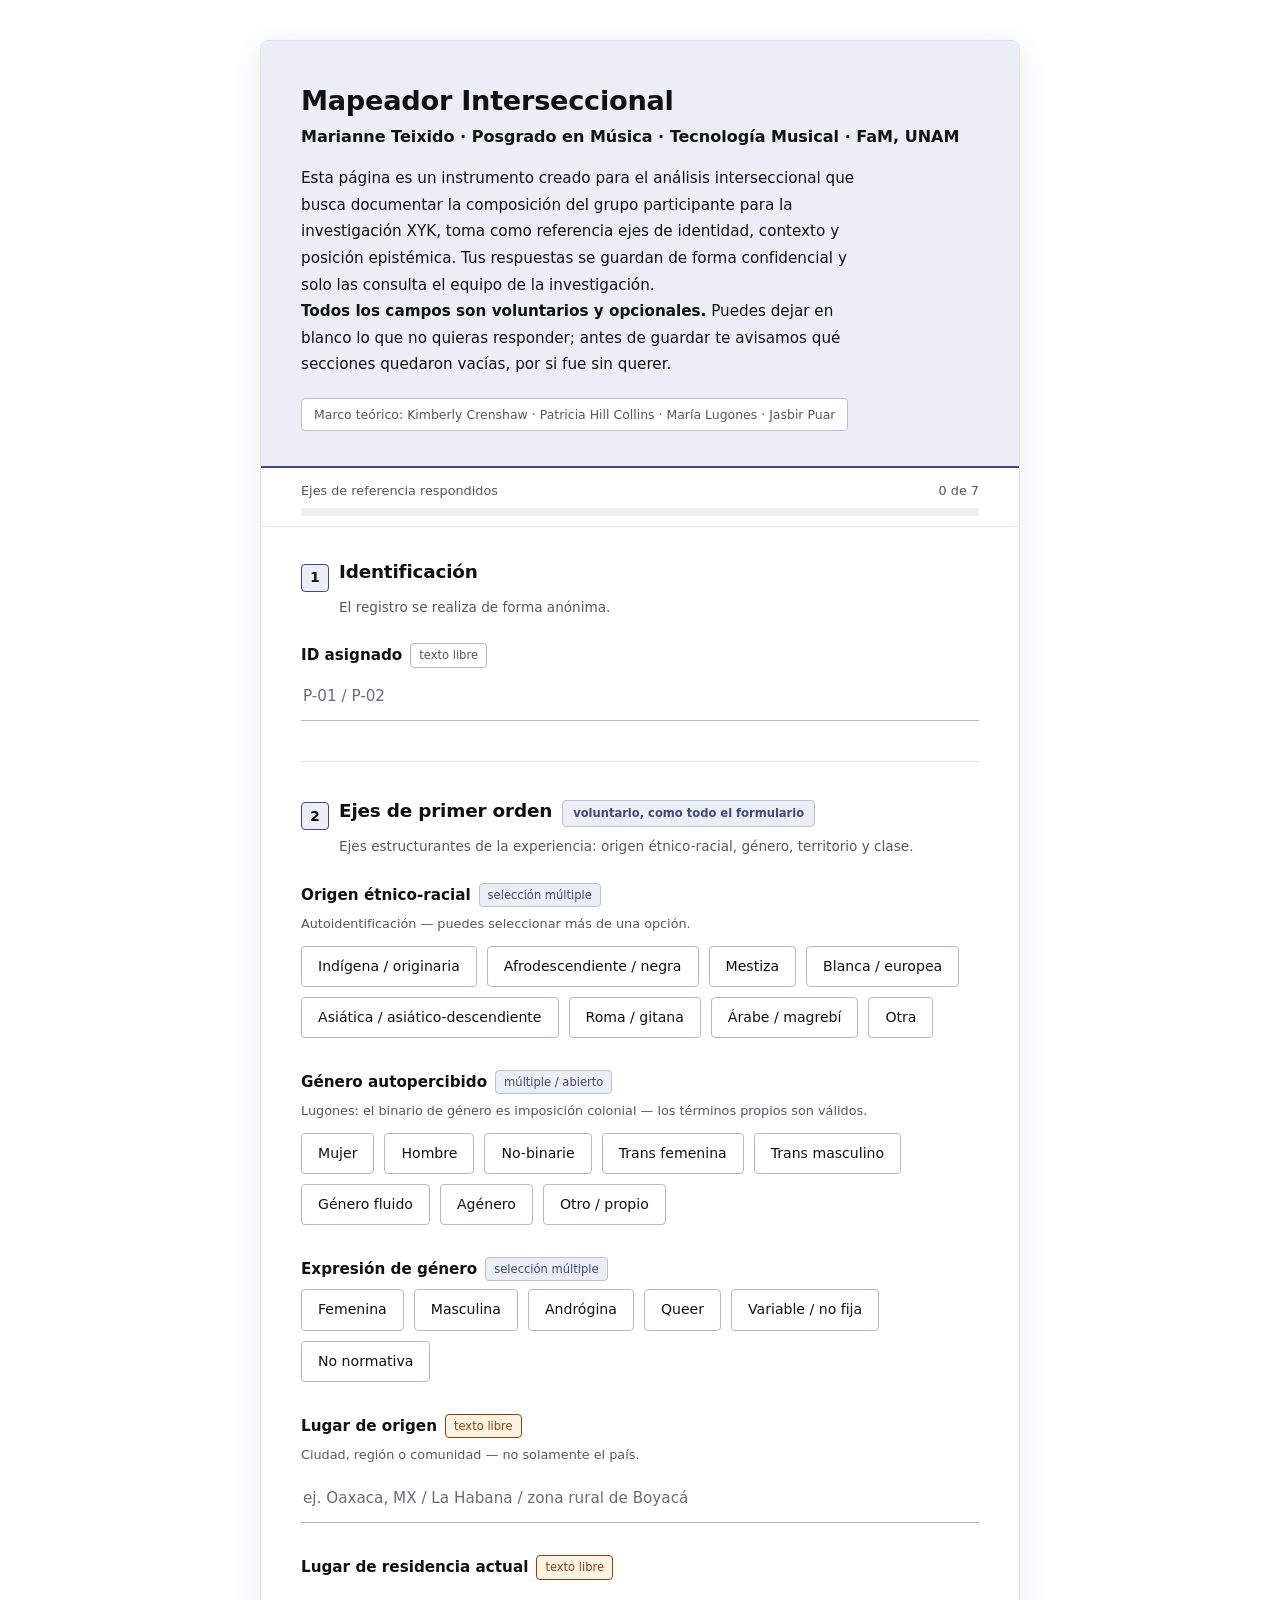
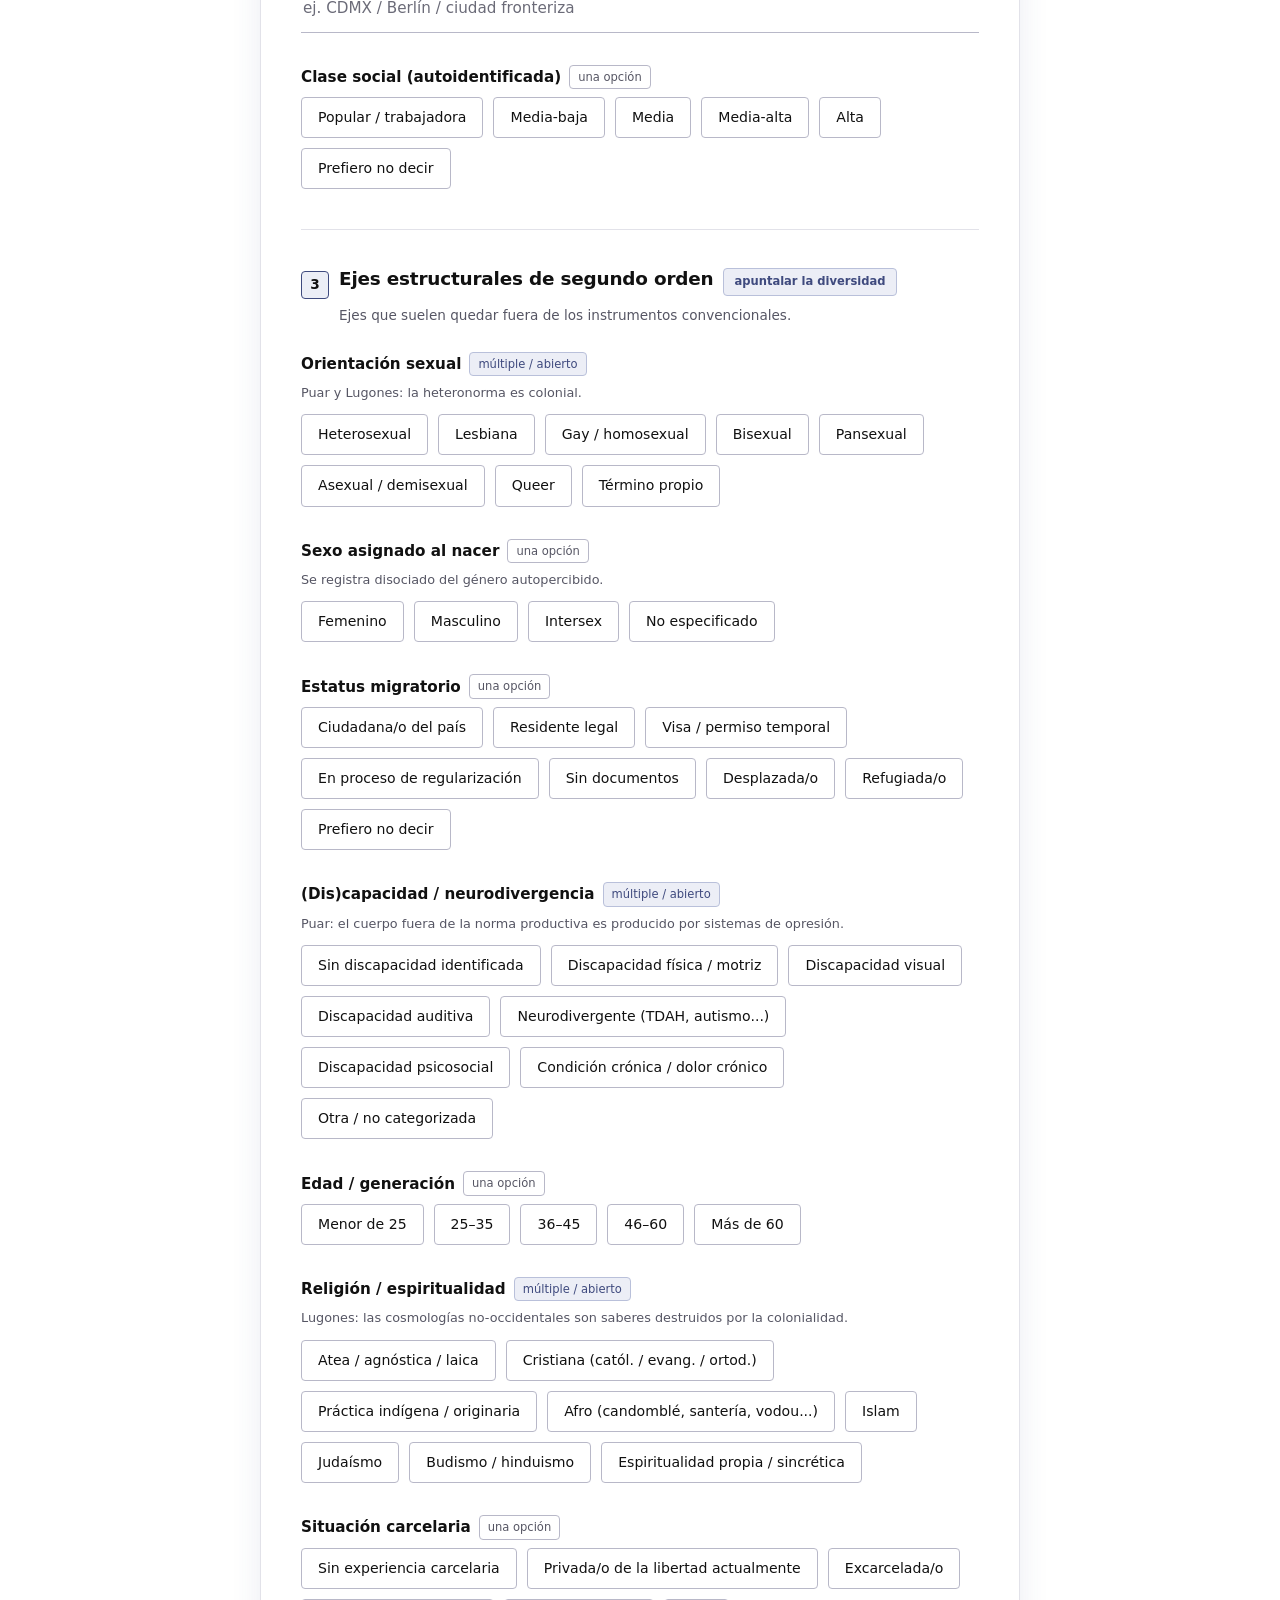
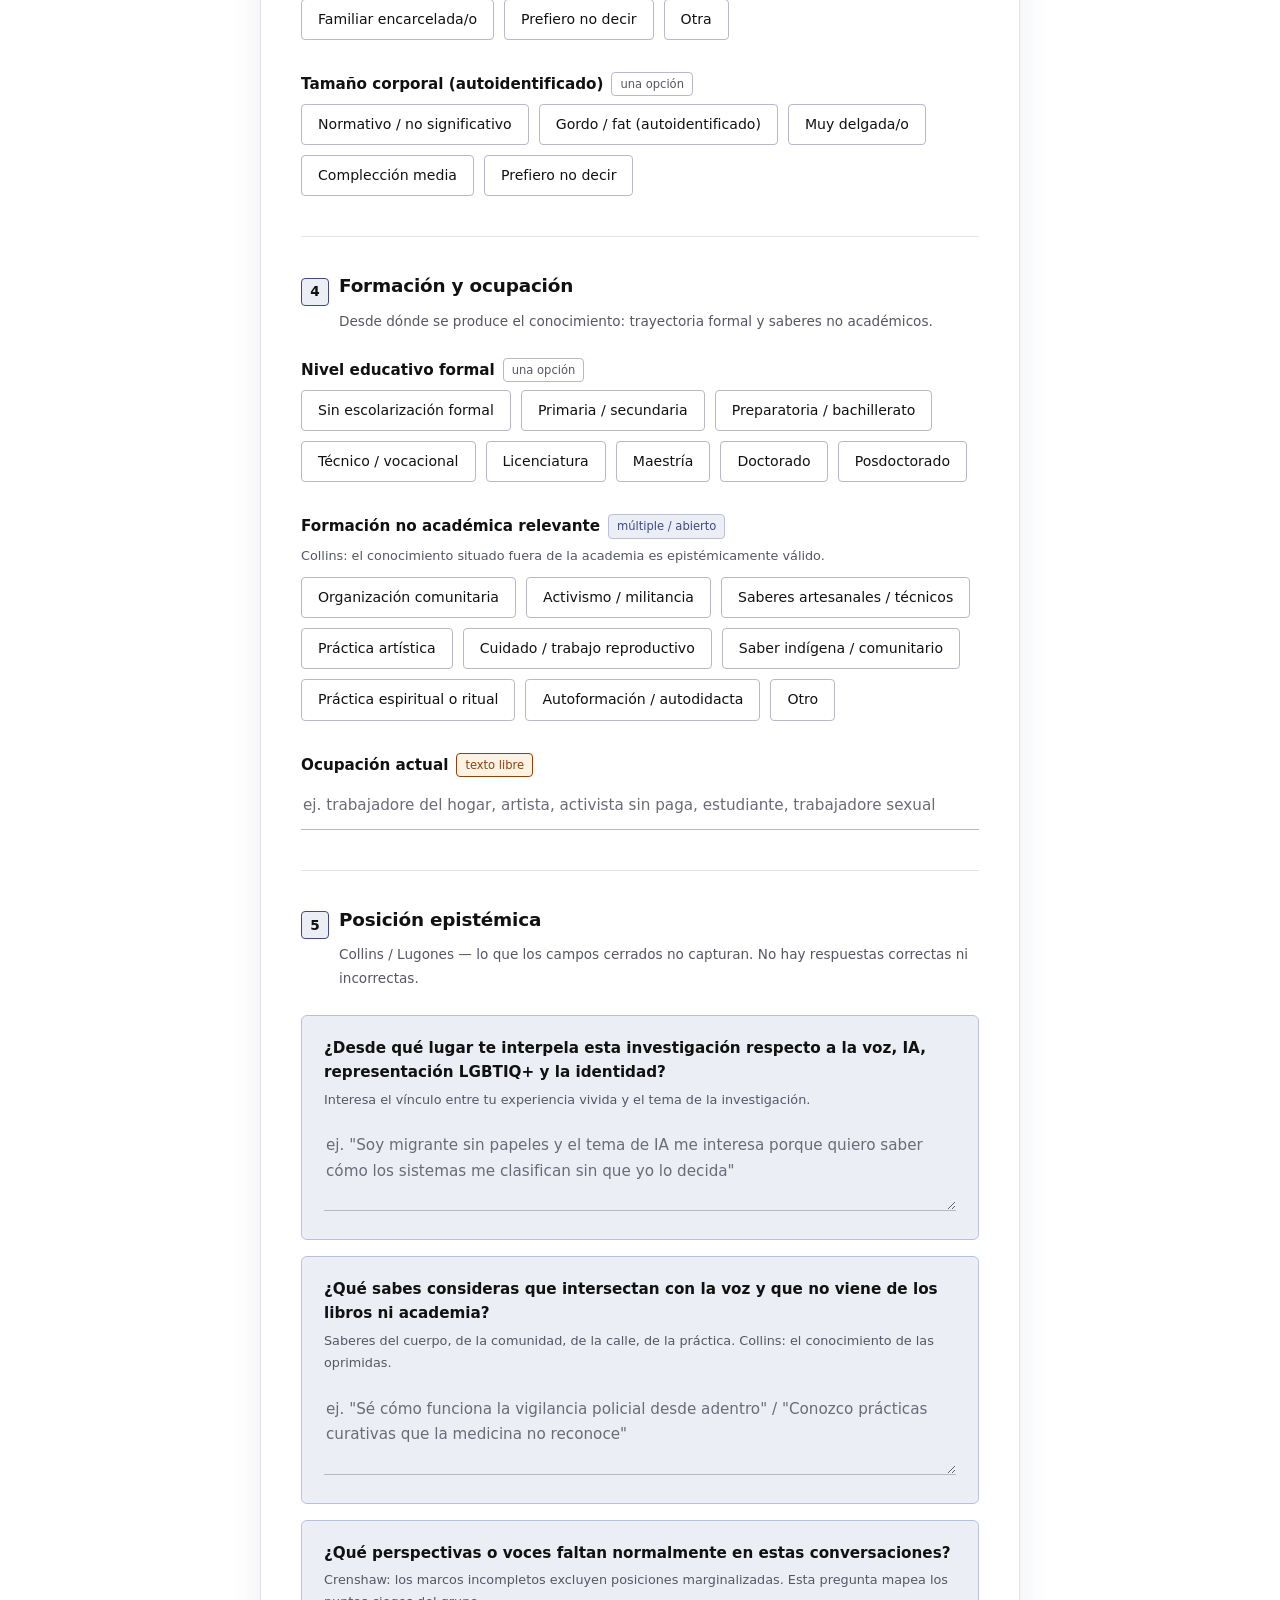
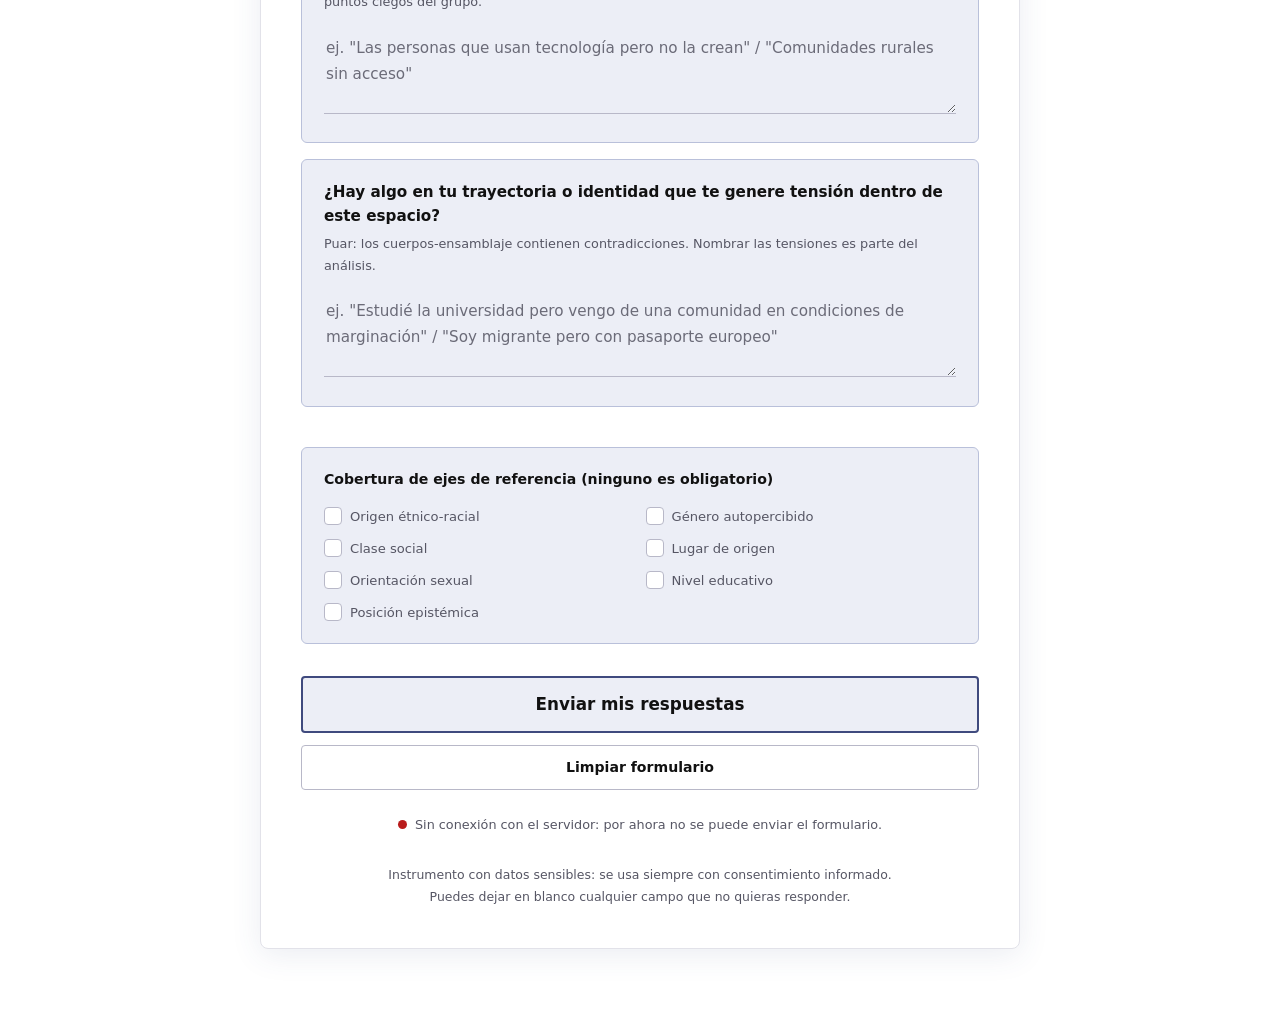
==== docs/index.html @ 462be0e7 "first commit" ====
<!DOCTYPE html>
<!-- ============================================================
     MAPEADOR INTERSECCIONAL — estructura de la página
     Este archivo solo contiene HTML. El resto vive en:
       css/style.css     → todo el estilo visual
       js/config.js      → constantes (API, grupos de etiquetas, ejes)
       js/api.js         → comunicación con el servidor local
       js/formulario.js  → leer / escribir / limpiar el formulario
       js/app.js         → acciones de los botones y arranque
     ============================================================ -->
<html lang="es-MX">
<head>
  <meta charset="UTF-8">
  <meta name="viewport" content="width=device-width, initial-scale=1.0">
  <title>Mapeador Interseccional — Marianne Teixido</title>
  <link rel="stylesheet" href="css/style.css">
</head>
<body>
<div class="wrap">
  <div class="card">

    <!-- Portada -->
    <header class="cover">
      <h1>Mapeador Interseccional</h1>
      <p class="byline">Marianne Teixido · Posgrado en Música · Tecnología Musical · FaM, UNAM</p>
      <p>Esta página es un instrumento creado para el análisis interseccional que busca documentar la composición del grupo
         participante para la investigación XYK, toma como referencia ejes de identidad, contexto y posición epistémica.
         Tus respuestas se guardan de forma confidencial y solo las consulta el equipo de la investigación.</p>
      <p><strong>Todos los campos son voluntarios y opcionales.</strong> Puedes dejar en blanco lo que no quieras
         responder; antes de guardar te avisamos qué secciones quedaron vacías, por si fue sin querer.</p>
      <span class="marco">Marco teórico: Kimberly Crenshaw · Patricia Hill Collins · María Lugones · Jasbir Puar</span>
    </header>

    <!-- Progreso -->
    <div class="progress-wrap">
      <div class="progress-label">
        <span id="progressLabel">Ejes de referencia respondidos</span>
        <span id="progressText">0 de 7</span>
      </div>
      <div class="progress-bar" role="progressbar" aria-labelledby="progressLabel"
           aria-valuemin="0" aria-valuemax="7" aria-valuenow="0">
        <div class="progress-fill" id="progressFill"></div>
      </div>
    </div>

    <main class="card-body">

      <!-- Solo aparece cuando el panel abre esta página con ?editar=ID -->
      <div class="persona-nav">
        <span class="edit-pill" id="editPill">✎ Editando registro <span id="editId"></span></span>
      </div>

      <!-- FORMULARIO -->
      <form id="mainForm" onsubmit="return false">

        <!-- 1. Identificación -->
        <div class="section">
          <div class="sec-head">
            <span class="sec-num" aria-hidden="true">1</span>
            <h2 class="sec-name">Identificación</h2>
          </div>
          <p class="sec-desc">El registro se realiza de forma anónima.</p>

          <div class="field">
            <label class="field-label" for="f-nombre">ID asignado <span class="ftype">texto libre</span></label>
            <input type="text" id="f-nombre" placeholder="P-01 / P-02">
          </div>
        </div>

        <hr>

        <!-- 2. Ejes de primer orden -->
        <div class="section">
          <div class="sec-head">
            <span class="sec-num" aria-hidden="true">2</span>
            <h2 class="sec-name">Ejes de primer orden</h2>
            <span class="badge b-str">voluntario, como todo el formulario</span>
          </div>
          <p class="sec-desc">Ejes estructurantes de la experiencia: origen étnico-racial, género,
             territorio y clase.</p>

          <div class="field">
            <div class="field-label" id="lbl-raza">Origen étnico-racial <span class="ftype multi">selección múltiple</span></div>
            <div class="field-hint">Autoidentificación — puedes seleccionar más de una opción.</div>
            <div class="tags" id="raza" role="group" aria-labelledby="lbl-raza">
              <span class="tag" data-v="Indígena / originaria">Indígena / originaria</span>
              <span class="tag" data-v="Afrodescendiente / negra">Afrodescendiente / negra</span>
              <span class="tag" data-v="Mestiza">Mestiza</span>
              <span class="tag" data-v="Blanca / europea">Blanca / europea</span>
              <span class="tag" data-v="Asiática / asiático-descendiente">Asiática / asiático-descendiente</span>
              <span class="tag" data-v="Roma / gitana">Roma / gitana</span>
              <span class="tag" data-v="Árabe / magrebí">Árabe / magrebí</span>
              <span class="tag" data-v="__otro__">Otra</span>
            </div>
            <div class="other" id="raza-otro"><input type="text" aria-label="Especifica otro origen étnico-racial" placeholder="Especifica..."></div>
            <div class="other" id="raza-etnia">
              <label class="field-label" for="f-etnia">Pueblo o etnia <span class="ftype open">texto libre</span></label>
              <input type="text" id="f-etnia" placeholder="ej. mapuche, nahua, zapoteca, wixárika, aymara...">
            </div>
          </div>

          <div class="field">
            <div class="field-label" id="lbl-genero">Género autopercibido <span class="ftype multi">múltiple / abierto</span></div>
            <div class="field-hint">Lugones: el binario de género es imposición colonial — los términos propios son válidos.</div>
            <div class="tags" id="genero" role="group" aria-labelledby="lbl-genero">
              <span class="tag" data-v="Mujer">Mujer</span>
              <span class="tag" data-v="Hombre">Hombre</span>
              <span class="tag" data-v="No-binarie">No-binarie</span>
              <span class="tag" data-v="Trans femenina">Trans femenina</span>
              <span class="tag" data-v="Trans masculino">Trans masculino</span>
              <span class="tag" data-v="Género fluido">Género fluido</span>
              <span class="tag" data-v="Agénero">Agénero</span>
              <span class="tag" data-v="__otro__">Otro / propio</span>
            </div>
            <div class="other" id="genero-otro"><input type="text" id="f-genero-otro" aria-label="Término propio de género" placeholder="Por favor, di cuál..."></div>
          </div>

          <div class="field">
            <div class="field-label" id="lbl-expresion">Expresión de género <span class="ftype multi">selección múltiple</span></div>
            <div class="tags" id="expresion" role="group" aria-labelledby="lbl-expresion">
              <span class="tag" data-v="Femenina">Femenina</span>
              <span class="tag" data-v="Masculina">Masculina</span>
              <span class="tag" data-v="Andrógina">Andrógina</span>
              <span class="tag" data-v="Queer">Queer</span>
              <span class="tag" data-v="Variable / no fija">Variable / no fija</span>
              <span class="tag" data-v="No normativa">No normativa</span>
            </div>
          </div>

          <div class="field">
            <label class="field-label" for="f-origen">Lugar de origen <span class="ftype open">texto libre</span></label>
            <div class="field-hint">Ciudad, región o comunidad — no solamente el país.</div>
            <input type="text" id="f-origen" placeholder="ej. Oaxaca, MX / La Habana / zona rural de Boyacá">
          </div>

          <div class="field">
            <label class="field-label" for="f-residencia">Lugar de residencia actual <span class="ftype open">texto libre</span></label>
            <input type="text" id="f-residencia" placeholder="ej. CDMX / Berlín / ciudad fronteriza">
          </div>

          <div class="field">
            <div class="field-label" id="lbl-clase">Clase social (autoidentificada) <span class="ftype">una opción</span></div>
            <div class="tags" id="clase" data-single role="group" aria-labelledby="lbl-clase">
              <span class="tag" data-v="Popular / trabajadora">Popular / trabajadora</span>
              <span class="tag" data-v="Media-baja">Media-baja</span>
              <span class="tag" data-v="Media">Media</span>
              <span class="tag" data-v="Media-alta">Media-alta</span>
              <span class="tag" data-v="Alta">Alta</span>
              <span class="tag" data-v="Prefiero no decir">Prefiero no decir</span>
            </div>
          </div>
        </div>

        <hr>

        <!-- 3. Ejes de segundo orden -->
        <div class="section">
          <div class="sec-head">
            <span class="sec-num" aria-hidden="true">3</span>
            <h2 class="sec-name">Ejes estructurales de segundo orden</h2>
            <span class="badge b-str">apuntalar la diversidad</span>
          </div>
          <p class="sec-desc">Ejes que suelen quedar fuera de los instrumentos convencionales.</p>

          <div class="field">
            <div class="field-label" id="lbl-sexualidad">Orientación sexual <span class="ftype multi">múltiple / abierto</span></div>
            <div class="field-hint">Puar y Lugones: la heteronorma es colonial.</div>
            <div class="tags" id="sexualidad" role="group" aria-labelledby="lbl-sexualidad">
              <span class="tag" data-v="Heterosexual">Heterosexual</span>
              <span class="tag" data-v="Lesbiana">Lesbiana</span>
              <span class="tag" data-v="Gay / homosexual">Gay / homosexual</span>
              <span class="tag" data-v="Bisexual">Bisexual</span>
              <span class="tag" data-v="Pansexual">Pansexual</span>
              <span class="tag" data-v="Asexual / demisexual">Asexual / demisexual</span>
              <span class="tag" data-v="Queer">Queer</span>
              <span class="tag" data-v="__otro__">Término propio</span>
            </div>
            <div class="other" id="sexualidad-otro"><input type="text" id="f-sexualidad-otro" aria-label="Término propio de orientación sexual" placeholder="Término propio..."></div>
          </div>

          <div class="field">
            <div class="field-label" id="lbl-sexo">Sexo asignado al nacer <span class="ftype">una opción</span></div>
            <div class="field-hint">Se registra disociado del género autopercibido.</div>
            <div class="tags" id="sexo" data-single role="group" aria-labelledby="lbl-sexo">
              <span class="tag" data-v="Femenino">Femenino</span>
              <span class="tag" data-v="Masculino">Masculino</span>
              <span class="tag" data-v="Intersex">Intersex</span>
              <span class="tag" data-v="No especificado">No especificado</span>
            </div>
          </div>

          <div class="field">
            <div class="field-label" id="lbl-estatus">Estatus migratorio <span class="ftype">una opción</span></div>
            <div class="tags" id="estatus_migratorio" data-single role="group" aria-labelledby="lbl-estatus">
              <span class="tag" data-v="Ciudadana/o del país">Ciudadana/o del país</span>
              <span class="tag" data-v="Residente legal">Residente legal</span>
              <span class="tag" data-v="Visa / permiso temporal">Visa / permiso temporal</span>
              <span class="tag" data-v="En proceso de regularización">En proceso de regularización</span>
              <span class="tag" data-v="Sin documentos">Sin documentos</span>
              <span class="tag" data-v="Desplazada/o">Desplazada/o</span>
              <span class="tag" data-v="Refugiada/o">Refugiada/o</span>
              <span class="tag" data-v="Prefiero no decir">Prefiero no decir</span>
            </div>
          </div>

          <div class="field">
            <div class="field-label" id="lbl-discapacidad">(Dis)capacidad / neurodivergencia <span class="ftype multi">múltiple / abierto</span></div>
            <div class="field-hint">Puar: el cuerpo fuera de la norma productiva es producido por sistemas de opresión.</div>
            <div class="tags" id="discapacidad" role="group" aria-labelledby="lbl-discapacidad">
              <span class="tag" data-v="Sin discapacidad identificada">Sin discapacidad identificada</span>
              <span class="tag" data-v="Discapacidad física / motriz">Discapacidad física / motriz</span>
              <span class="tag" data-v="Discapacidad visual">Discapacidad visual</span>
              <span class="tag" data-v="Discapacidad auditiva">Discapacidad auditiva</span>
              <span class="tag" data-v="Neurodivergente (TDAH, autismo...)">Neurodivergente (TDAH, autismo...)</span>
              <span class="tag" data-v="Discapacidad psicosocial">Discapacidad psicosocial</span>
              <span class="tag" data-v="Condición crónica / dolor crónico">Condición crónica / dolor crónico</span>
              <span class="tag" data-v="__otro__">Otra / no categorizada</span>
            </div>
            <div class="other" id="discapacidad-otro"><input type="text" id="f-discap-otro" aria-label="Especifica otra discapacidad o neurodivergencia" placeholder="Especifica..."></div>
          </div>

          <div class="field">
            <div class="field-label" id="lbl-edad">Edad / generación <span class="ftype">una opción</span></div>
            <div class="tags" id="edad" data-single role="group" aria-labelledby="lbl-edad">
              <span class="tag" data-v="Menor de 25">Menor de 25</span>
              <span class="tag" data-v="25–35">25–35</span>
              <span class="tag" data-v="36–45">36–45</span>
              <span class="tag" data-v="46–60">46–60</span>
              <span class="tag" data-v="Más de 60">Más de 60</span>
            </div>
          </div>

          <div class="field">
            <div class="field-label" id="lbl-espiritualidad">Religión / espiritualidad <span class="ftype multi">múltiple / abierto</span></div>
            <div class="field-hint">Lugones: las cosmologías no-occidentales son saberes destruidos por la colonialidad.</div>
            <div class="tags" id="espiritualidad" role="group" aria-labelledby="lbl-espiritualidad">
              <span class="tag" data-v="Atea / agnóstica / laica">Atea / agnóstica / laica</span>
              <span class="tag" data-v="Cristiana">Cristiana (catól. / evang. / ortod.)</span>
              <span class="tag" data-v="Práctica indígena / originaria">Práctica indígena / originaria</span>
              <span class="tag" data-v="Afro (candomblé, santería, vodou...)">Afro (candomblé, santería, vodou...)</span>
              <span class="tag" data-v="Islam">Islam</span>
              <span class="tag" data-v="Judaísmo">Judaísmo</span>
              <span class="tag" data-v="Budismo / hinduismo">Budismo / hinduismo</span>
              <span class="tag" data-v="__otro__">Espiritualidad propia / sincrética</span>
            </div>
            <div class="other" id="espiritualidad-otro"><input type="text" id="f-espirit-otro" aria-label="Especifica otra espiritualidad" placeholder="Especifica..."></div>
          </div>

          <div class="field">
            <div class="field-label" id="lbl-carceral">Situación carcelaria <span class="ftype">una opción</span></div>
            <div class="tags" id="situacion_carceral" data-single role="group" aria-labelledby="lbl-carceral">
              <span class="tag" data-v="Sin experiencia carcelaria">Sin experiencia carcelaria</span>
              <span class="tag" data-v="Privada/o de la libertad actualmente">Privada/o de la libertad actualmente</span>
              <span class="tag" data-v="Excarcelada/o">Excarcelada/o</span>
              <span class="tag" data-v="Familiar encarcelada/o">Familiar encarcelada/o</span>
              <span class="tag" data-v="Prefiero no decir">Prefiero no decir</span>
              <span class="tag" data-v="__otro__">Otra</span>
            </div>
              <div class="other" id="carcelaria-otro"><input type="text" id="f-carcelaria-otro" aria-label="Especifica otra situacion" placeholder="Especifica..."></div>
          </div>

          <div class="field">
            <div class="field-label" id="lbl-tamanio">Tamaño corporal (autoidentificado) <span class="ftype">una opción</span></div>
            <div class="tags" id="tamanio_corporal" data-single role="group" aria-labelledby="lbl-tamanio">
              <span class="tag" data-v="Normativo / no significativo">Normativo / no significativo</span>
              <span class="tag" data-v="Gordo / fat (autoidentificado)">Gordo / fat (autoidentificado)</span>
              <span class="tag" data-v="Muy delgada/o">Muy delgada/o</span>
              <span class="tag" data-v="Media">Complección media</span>
              <span class="tag" data-v="Prefiero no decir">Prefiero no decir</span>
            </div>
          </div>
        </div>

        <hr>

        <!-- 4. Formación -->
        <div class="section">
          <div class="sec-head">
            <span class="sec-num" aria-hidden="true">4</span>
            <h2 class="sec-name">Formación y ocupación</h2>
            
          </div>
          <p class="sec-desc">Desde dónde se produce el conocimiento: trayectoria formal y saberes no académicos.</p>

          <div class="field">
            <div class="field-label" id="lbl-educativo">Nivel educativo formal <span class="ftype">una opción</span></div>
            <div class="tags" id="nivel_educativo" data-single role="group" aria-labelledby="lbl-educativo">
              <span class="tag" data-v="Sin escolarización formal">Sin escolarización formal</span>
              <span class="tag" data-v="Primaria / secundaria">Primaria / secundaria</span>
              <span class="tag" data-v="Preparatoria / bachillerato">Preparatoria / bachillerato</span>
              <span class="tag" data-v="Técnico / vocacional">Técnico / vocacional</span>
              <span class="tag" data-v="Licenciatura">Licenciatura</span>
              <span class="tag" data-v="Maestría">Maestría</span>
              <span class="tag" data-v="Doctorado">Doctorado</span>
              <span class="tag" data-v="Posdoctorado">Posdoctorado</span>
            </div>
          </div>

          <div class="field">
            <div class="field-label" id="lbl-noacad">Formación no académica relevante <span class="ftype multi">múltiple / abierto</span></div>
            <div class="field-hint">Collins: el conocimiento situado fuera de la academia es epistémicamente válido.</div>
            <div class="tags" id="formacion_no_academica" role="group" aria-labelledby="lbl-noacad">
              <span class="tag" data-v="Organización comunitaria">Organización comunitaria</span>
              <span class="tag" data-v="Activismo / militancia">Activismo / militancia</span>
              <span class="tag" data-v="Saberes artesanales / técnicos">Saberes artesanales / técnicos</span>
              <span class="tag" data-v="Práctica artística">Práctica artística</span>
              <span class="tag" data-v="Cuidado / trabajo reproductivo">Cuidado / trabajo reproductivo</span>
              <span class="tag" data-v="Saber indígena / comunitario">Saber indígena / comunitario</span>
              <span class="tag" data-v="Práctica espiritual o ritual">Práctica espiritual o ritual</span>
              <span class="tag" data-v="Autoformación / autodidacta">Autoformación / autodidacta</span>
              <span class="tag" data-v="__otro__">Otro</span>
            </div>
            <div class="other" id="formacion_no_academica-otro"><input type="text" id="f-noacad-otro" aria-label="Especifica otra formación no académica" placeholder="Especifica..."></div>
          </div>

          <div class="field">
            <label class="field-label" for="f-ocupacion">Ocupación actual <span class="ftype open">texto libre</span></label>
            <input type="text" id="f-ocupacion" placeholder="ej. trabajadore del hogar, artista, activista sin paga, estudiante, trabajadore sexual">
          </div>
        </div>

        <hr>

        <!-- 5. Posición epistémica -->
        <div class="section">
          <div class="sec-head">
            <span class="sec-num" aria-hidden="true">5</span>
            <h2 class="sec-name">Posición epistémica</h2>
          </div>
          <p class="sec-desc">Collins / Lugones — lo que los campos cerrados no capturan.
             No hay respuestas correctas ni incorrectas.</p>

          <div class="ep-block">
            <label for="ep-lugar">¿Desde qué lugar te interpela esta investigación respecto a la voz, IA, representación LGBTIQ+ y la identidad?</label>
            <span>Interesa el vínculo entre tu experiencia vivida y el tema de la investigación.</span>
            <textarea id="ep-lugar" placeholder='ej. "Soy migrante sin papeles y el tema de IA me interesa porque quiero saber cómo los sistemas me clasifican sin que yo lo decida"'></textarea>
          </div>

          <div class="ep-block">
            <label for="ep-saber">¿Qué sabes consideras que intersectan con la voz y  que no viene de los libros ni academia?</label>
            <span>Saberes del cuerpo, de la comunidad, de la calle, de la práctica. Collins: el conocimiento de las oprimidas.</span>
            <textarea id="ep-saber" placeholder='ej. "Sé cómo funciona la vigilancia policial desde adentro" / "Conozco prácticas curativas que la medicina no reconoce"'></textarea>
          </div>

          <div class="ep-block">
            <label for="ep-falta">¿Qué perspectivas o voces faltan normalmente en estas conversaciones?</label>
            <span>Crenshaw: los marcos incompletos excluyen posiciones marginalizadas. Esta pregunta mapea los puntos ciegos del grupo.</span>
            <textarea id="ep-falta" placeholder='ej. "Las personas que usan tecnología pero no la crean" / "Comunidades rurales sin acceso"'></textarea>
          </div>

          <div class="ep-block">
            <label for="ep-tension">¿Hay algo en tu trayectoria o identidad que te genere tensión dentro de este espacio?</label>
            <span>Puar: los cuerpos-ensamblaje contienen contradicciones. Nombrar las tensiones es parte del análisis.</span>
            <textarea id="ep-tension" placeholder='ej. "Estudié la universidad pero vengo de una comunidad en condiciones de marginación" / "Soy migrante pero con pasaporte europeo"'></textarea>
          </div>
        </div>

        <!-- Cobertura -->
        <div class="coverage">
          <div class="cov-title">Cobertura de ejes de referencia (ninguno es obligatorio)</div>
          <div class="cov-grid" id="covGrid"></div>
        </div>

        <!-- Acciones -->
        <div class="actions">
          <button type="button" class="btn primary" onclick="guardar()">Enviar mis respuestas</button>
          <div class="btn-row">
            <button type="button" class="btn" onclick="clearForm()">Limpiar formulario</button>
          </div>
        </div>
      </form>

      <!-- Confirmación (sustituye al formulario una vez enviado) -->
      <div class="gracias" id="graciasSection">
        <h2 class="gracias-title">Gracias por responder</h2>
        <p>Tus respuestas quedaron registradas. Solo el equipo de la investigación
           puede consultarlas, y se usan únicamente para el análisis de la
           composición del grupo participante.</p>
        <p class="gracias-folio">Tu folio: <strong id="folioGracias"></strong></p>
        <button type="button" class="btn" onclick="otraRespuesta()">Llenar otro formulario</button>
      </div>

      <div class="server-note">
        <span class="dot" id="apiDot" aria-hidden="true"></span>
        <span id="apiText">Verificando conexión...</span>
      </div>

      <footer class="footer-note">
        Instrumento con datos sensibles: se usa siempre con consentimiento informado.<br>
        Puedes dejar en blanco cualquier campo que no quieras responder.
      </footer>

    </main><!-- /card-body -->
  </div><!-- /card -->
</div>

<!-- Toast -->
<div class="toast" id="toast" role="status" aria-live="polite"></div>

<!-- Modal de aviso: secciones que quedaron sin ninguna respuesta.
     Solo avisa; nunca impide guardar (todos los campos son voluntarios). -->
<div class="modal-bg" id="modalBg">
  <div class="modal" role="dialog" aria-modal="true"
       aria-labelledby="modalTitle" aria-describedby="modalDesc">
    <h2 class="modal-title" id="modalTitle">Quedaron secciones sin responder</h2>
    <p class="modal-text" id="modalDesc">Faltaron de llenar las secciones:</p>
    <ul class="modal-list" id="modalList"></ul>
    <p class="modal-text">Todos los campos son voluntarios, así que puedes enviarlo tal cual.
       <strong>¿Estás segure que lo quieres enviar así?</strong></p>
    <div class="modal-actions">
      <button type="button" class="btn" id="modalCancel" onclick="cerrarModalFaltantes()">Volver a llenar</button>
      <button type="button" class="btn primary" onclick="confirmarEnvio()">Sí, enviar así</button>
    </div>
  </div>
</div>

<!-- Scripts: el orden importa (config → api → formulario → app) -->
<script src="js/config.js"></script>
<script src="js/api.js"></script>
<script src="js/formulario.js"></script>
<script src="js/app.js"></script>
</body>
</html>
---- docs/css/style.css ----
/* ============================================================
   MAPEADOR INTERSECCIONAL — hoja de estilos
   Índice:
     1. Reset y variables (fondo blanco, azul desaturado, texto negro)
     2. Tarjeta principal y portada
     3. Barra de progreso
     4. Píldora de edición
     5. Secciones y campos del formulario
     6. Etiquetas seleccionables
     7. Inputs y textareas (estilo de línea, no recuadro)
     8. Bloques epistémicos
     9. Cobertura de ejes
    10. Botones
    11. Estado del servidor, toast y lista de registros
    12. Modal de aviso (secciones sin responder)
    13. Pantalla de agradecimiento
    14. Panel de administración (admin.html)
   Accesibilidad (WCAG 2.1 AA): todos los pares texto/fondo
   cumplen contraste ≥ 4.5:1 y hay foco visible en cada control.
   ============================================================ */

/* ── 1. Reset y variables ── */
*, *::before, *::after { box-sizing: border-box; margin: 0; padding: 0; }

:root {
  --page-bg:   #ffffff;
  --card:      #ffffff;
  --border:    #e2e2e9;
  --border-s:  #b8b8c8;
  --text:      #111111;
  --muted:     #565664;
  --accent:    #3f4a7e;   /* azul desaturado (antes #0000ff) */
  --accent-2:  #3f4a7e;
  --accent-bg: #eceef6;
  --accent-on: #dfe3f0;   /* fondo de píldora seleccionada */
  --accent-bd: #b9c0da;
  --warm:      #92400e;
  --warm-bg:   #fef3e2;
  --ok:        #15803d;
  --ok-dark:   #14532d;
  --ok-bg:     #ecfdf3;
  --danger:    #b91c1c;
  --danger-bg: #fef2f2;
  --radius:    4px;       /* esquinas angulosas */
  font-family: system-ui, -apple-system, "Segoe UI", sans-serif;
  font-size: 16px;
  line-height: 1.7;
  color: var(--text);
  background: var(--page-bg);
}

body { min-height: 100vh; padding: 2.5rem 1rem 5rem; }

.wrap { max-width: 760px; margin: 0 auto; }

/* Foco visible en todos los controles interactivos (WCAG 2.4.7) */
.tag:focus-visible, .btn:focus-visible, .btn-xs:focus-visible,
a:focus-visible, input[type=text]:focus-visible, textarea:focus-visible {
  outline: 3px solid var(--accent);
  outline-offset: 2px;
}

/* ── 2. Tarjeta principal y portada ── */
.card {
  background: var(--card);
  border: 1.5px solid var(--border);
  border-radius: 8px;
  box-shadow: 0 6px 30px rgba(63, 74, 126, .10);
  overflow: hidden;
}

.cover {
  background: var(--accent-bg);
  border-bottom: 2px solid var(--accent);
  padding: 2.6rem 2.5rem 2.2rem;
  color: var(--text);
}
.cover h1 { font-size: 1.7rem; font-weight: 700; letter-spacing: -.01em; margin-bottom: .35rem; line-height: 1.3; }
.cover .byline { font-size: 1rem; font-weight: 600; margin-bottom: 1rem; line-height: 1.6; }
.cover p  { font-size: .95rem; line-height: 1.75; max-width: 60ch; }
.cover .marco { margin-top: 1.25rem; font-size: .78rem; color: var(--muted);
                display: inline-block; padding: 5px 12px; border-radius: var(--radius);
                border: 1px solid var(--accent-bd); background: var(--card); }

.card-body { display: block; padding: 2rem 2.5rem 2.5rem; }
@media (max-width: 640px) {
  .cover, .card-body { padding-left: 1.25rem; padding-right: 1.25rem; }
  .progress-wrap { padding-left: 1.25rem; padding-right: 1.25rem; }
}

/* ── 3. Barra de progreso (pegada bajo la portada) ── */
.progress-wrap {
  position: sticky; top: 0; z-index: 10;
  background: var(--card);
  padding: 12px 2.5rem 10px;
  border-bottom: 1px solid var(--border);
}
.progress-label { display: flex; justify-content: space-between;
                  font-size: .8rem; color: var(--muted); margin-bottom: 6px; }
.progress-bar   { height: 8px; border-radius: 2px; background: var(--accent-bg); overflow: hidden; }
.progress-fill  { height: 100%; width: 0%; border-radius: 2px;
                  background: var(--accent);
                  transition: width .35s ease; }

/* ── 4. Píldora de edición (solo en modo ?editar=ID) ── */
.persona-nav {
  display: flex; flex-wrap: wrap; align-items: center; gap: 10px;
}
/* sin píldora visible no debe dejar hueco sobre el formulario */
.persona-nav:has(.edit-pill.show) { margin-bottom: 1.75rem; }
.edit-pill {
  display: none; align-items: center; gap: 8px;
  padding: 8px 16px; font-size: .85rem; border-radius: var(--radius);
  background: var(--warm-bg); color: var(--warm); font-weight: 600;
  border: 1px solid var(--warm);
}
.edit-pill.show { display: inline-flex; }

/* ── 5. Secciones y campos del formulario ── */
.section { margin-bottom: 2.5rem; }
.sec-head { display: flex; align-items: baseline; gap: 10px; margin-bottom: .5rem; }
.sec-num {
  flex-shrink: 0; width: 28px; height: 28px; border-radius: var(--radius);
  background: var(--accent-bg); border: 1.5px solid var(--accent);
  color: var(--text); font-size: .85rem; font-weight: 700;
  display: inline-flex; align-items: center; justify-content: center;
  transform: translateY(4px);
}
.sec-name { font-size: 1.15rem; font-weight: 700; letter-spacing: -.01em; line-height: 1.4; }
.sec-desc { font-size: .85rem; color: var(--muted); line-height: 1.75;
            margin: 0 0 1.5rem 38px; }
.badge {
  font-size: .72rem; padding: 3px 10px; border-radius: var(--radius); font-weight: 600;
  vertical-align: middle; white-space: nowrap;
}
.b-str { background: var(--accent-bg); color: var(--accent); border: 1px solid var(--accent-bd); }

.field { margin-bottom: 2rem; }
.field-label {
  display: flex; align-items: center; gap: 8px; flex-wrap: wrap;
  font-size: .95rem; font-weight: 600; margin-bottom: 6px; line-height: 1.6;
}
.field-hint { font-size: .8rem; color: var(--muted); margin-bottom: 10px; line-height: 1.75; }
.ftype {
  font-size: .72rem; padding: 2px 8px; border-radius: var(--radius);
  border: 1px solid var(--border-s); color: var(--muted); font-weight: 500;
}
.ftype.multi { border-color: var(--accent-bd); color: var(--accent); background: var(--accent-bg); }
.ftype.open  { border-color: var(--warm); color: var(--warm); background: var(--warm-bg); }

hr { border: none; border-top: 1.5px solid var(--border); margin: 2.25rem 0; }

/* ── 6. Etiquetas seleccionables ── */
.tags { display: flex; flex-wrap: wrap; gap: 10px; margin-top: 8px; }
.tag {
  display: inline-flex; align-items: center; gap: 6px;
  padding: 9px 16px; border-radius: var(--radius);
  border: 1.5px solid var(--border-s); font-size: .88rem; line-height: 1.5;
  color: var(--text); cursor: pointer; user-select: none;
  background: var(--card); transition: all .12s;
}
.tag:hover { border-color: var(--accent); background: var(--accent-bg); }
.tag.on {
  background: var(--accent-on); border-color: var(--accent);
  color: var(--text); font-weight: 600;
}

/* ── 7. Inputs y textareas: línea inferior, sin recuadro ── */
input[type=text], textarea {
  width: 100%; padding: 10px 2px; font-size: .95rem;
  border: none; border-bottom: 1.5px solid var(--border-s); border-radius: 0;
  background: transparent; color: var(--text);
  font-family: inherit; line-height: 1.7; transition: border-color .15s, box-shadow .15s;
}
input[type=text]:focus, textarea:focus {
  outline: none; border-bottom-color: var(--accent);
  box-shadow: 0 1.5px 0 0 var(--accent);
}
input::placeholder, textarea::placeholder { color: #6b6b78; opacity: 1; }
textarea { resize: vertical; min-height: 88px; }
.other { margin-top: 10px; display: none; }
.other.show { display: block; }

/* ── 8. Bloques epistémicos ── */
.ep-block {
  background: var(--accent-bg); border: 1.5px solid var(--accent-bd);
  border-radius: 6px; padding: 20px 22px; margin-bottom: 16px;
}
.ep-block label { display: block; font-size: .95rem; font-weight: 700;
                  margin-bottom: 4px; line-height: 1.6; }
.ep-block span   { display: block; font-size: .8rem; color: var(--muted);
                   margin-bottom: 12px; line-height: 1.75; }
.ep-block input[type=text], .ep-block textarea { background: transparent; }

/* ── 9. Cobertura de ejes ── */
.coverage {
  background: var(--accent-bg); border: 1.5px solid var(--accent-bd);
  border-radius: 6px; padding: 20px 22px; margin-top: 2rem;
}
.cov-title { font-size: .88rem; font-weight: 700; margin-bottom: 14px; }
.cov-grid  { display: grid; grid-template-columns: 1fr 1fr; gap: 11px; }
@media (max-width: 520px) { .cov-grid { grid-template-columns: 1fr; } }
.cov-item  { display: flex; align-items: center; gap: 8px; font-size: .82rem;
             color: var(--muted); line-height: 1.6; }
.cov-dot   { width: 18px; height: 18px; border-radius: var(--radius); flex-shrink: 0;
             border: 1.5px solid var(--border-s); transition: all .2s;
             display: inline-flex; align-items: center; justify-content: center;
             font-size: .65rem; color: transparent; background: var(--card); }
.cov-dot.ok { background: var(--ok-bg); border-color: var(--ok); color: var(--ok-dark); }
.cov-dot.ok::before { content: "✓"; font-weight: 700; }

/* ── 10. Botones ── */
.actions { margin-top: 2rem; }
.btn {
  padding: 14px 20px; font-size: 1rem; border-radius: var(--radius);
  border: 1.5px solid var(--border-s); background: var(--card);
  color: var(--text); cursor: pointer; font-family: inherit; font-weight: 600;
  line-height: 1.5; transition: all .15s;
}
.btn:hover { background: var(--accent-bg); border-color: var(--accent); }
.btn.primary {
  display: block; width: 100%;
  background: var(--accent-bg);
  color: var(--text); border: 2px solid var(--accent); font-size: 1.05rem;
}
.btn.primary:hover { background: var(--accent-on); transform: translateY(-1px); }
.btn.primary:active { transform: translateY(0); }
.btn-row { display: flex; gap: 10px; flex-wrap: wrap; margin-top: 12px; }
.btn-row .btn { flex: 1; font-size: .88rem; padding: 11px 14px; }

/* ── 11. Estado del servidor, toast y lista de registros ── */
.server-note {
  display: flex; align-items: center; gap: 8px; justify-content: center;
  margin-top: 1.5rem; font-size: .8rem; color: var(--muted); line-height: 1.7;
}
.dot { width: 9px; height: 9px; border-radius: 50%; background: var(--border-s); flex-shrink: 0; }
.dot.ok  { background: var(--ok); }
.dot.err { background: var(--danger); }

.toast {
  position: fixed; bottom: 1.5rem; left: 50%; transform: translateX(-50%) translateY(10px);
  padding: 13px 22px; border-radius: var(--radius);
  font-size: .88rem; font-weight: 600; line-height: 1.6;
  color: var(--ok-dark); background: var(--ok-bg); border: 1.5px solid var(--ok);
  opacity: 0;
  transition: opacity .25s, transform .25s; pointer-events: none; z-index: 99;
  box-shadow: 0 6px 24px rgba(0,0,0,.18); max-width: 90vw; text-align: center;
}
.toast.show { opacity: 1; transform: translateX(-50%) translateY(0); }
.toast.err  { color: var(--danger); background: var(--danger-bg); border-color: var(--danger); }

.list-section { margin-top: 2rem; display: none; }
.list-section.show { display: block; }
.list-title { font-size: 1.05rem; font-weight: 700; margin-bottom: 14px; }
.p-row {
  display: flex; align-items: center; gap: 12px; flex-wrap: wrap;
  padding: 14px 16px; background: var(--card);
  border: 1.5px solid var(--border); border-radius: var(--radius);
  margin-bottom: 10px; font-size: .88rem; line-height: 1.6;
}
.p-row:hover { border-color: var(--accent); }
.p-row-name { font-weight: 600; flex: 1; min-width: 120px; }
.p-row-meta { color: var(--muted); font-size: .8rem; }
.btn-xs {
  padding: 6px 14px; font-size: .78rem; border-radius: var(--radius);
  border: 1.5px solid var(--border-s); background: transparent;
  color: var(--muted); cursor: pointer; font-family: inherit; transition: all .12s;
}
.btn-xs:hover { border-color: var(--accent); color: var(--accent); }
.btn-xs.del:hover { border-color: var(--danger); color: var(--danger); background: var(--danger-bg); }

.footer-note { display: block; text-align: center; font-size: .78rem; color: var(--muted);
               margin-top: 1.75rem; line-height: 1.8; }

/* ── 12. Modal de aviso (secciones sin responder) ── */
.modal-bg {
  position: fixed; inset: 0; z-index: 120;
  display: none; align-items: center; justify-content: center;
  padding: 1.25rem; background: rgba(17, 17, 17, .55);
}
.modal-bg.show { display: flex; }
.modal {
  background: var(--card); border: 2px solid var(--accent);
  border-radius: 6px; padding: 26px 28px;
  max-width: 480px; width: 100%; max-height: 85vh; overflow-y: auto;
  box-shadow: 0 10px 40px rgba(0,0,0,.25);
}
.modal-title { font-size: 1.1rem; font-weight: 700; line-height: 1.5; margin-bottom: 12px; }
.modal-text  { font-size: .9rem; line-height: 1.7; color: var(--text); }
.modal-list  {
  list-style: none; margin: 12px 0 16px;
  background: var(--accent-bg); border: 1.5px solid var(--accent-bd);
  border-radius: var(--radius); padding: 12px 16px;
}
.modal-list li { font-size: .88rem; font-weight: 600; line-height: 1.8; }
.modal-list li::before { content: "— "; color: var(--muted); }
.modal-actions { display: flex; gap: 10px; flex-wrap: wrap; margin-top: 20px; }
.modal-actions .btn { flex: 1; min-width: 150px; font-size: .92rem; padding: 12px 16px; }
.modal-actions .btn.primary { display: block; width: auto; }
.modal-actions .btn.primary:hover { transform: none; }

/* ── 13. Pantalla de agradecimiento ── */
.gracias { display: none; text-align: center; padding: 2.5rem 0 1rem; }
.gracias.show { display: block; }
.gracias-title { font-size: 1.35rem; font-weight: 700; margin-bottom: 14px; }
.gracias p { font-size: .92rem; line-height: 1.8; color: var(--muted);
             max-width: 46ch; margin: 0 auto 12px; }
.gracias-folio { font-size: .85rem; }
.gracias .btn { margin-top: 14px; }

/* ── 14. Panel de administración (admin.html) ── */
.admin-acciones { display: flex; gap: 10px; flex-wrap: wrap; margin: 1.5rem 0; }
.admin-acciones .btn { flex: 1; min-width: 130px; font-size: .85rem; padding: 11px 14px; }
.server-note.err-text { color: var(--danger); }
.vacio { color: var(--muted); font-size: .85rem; }
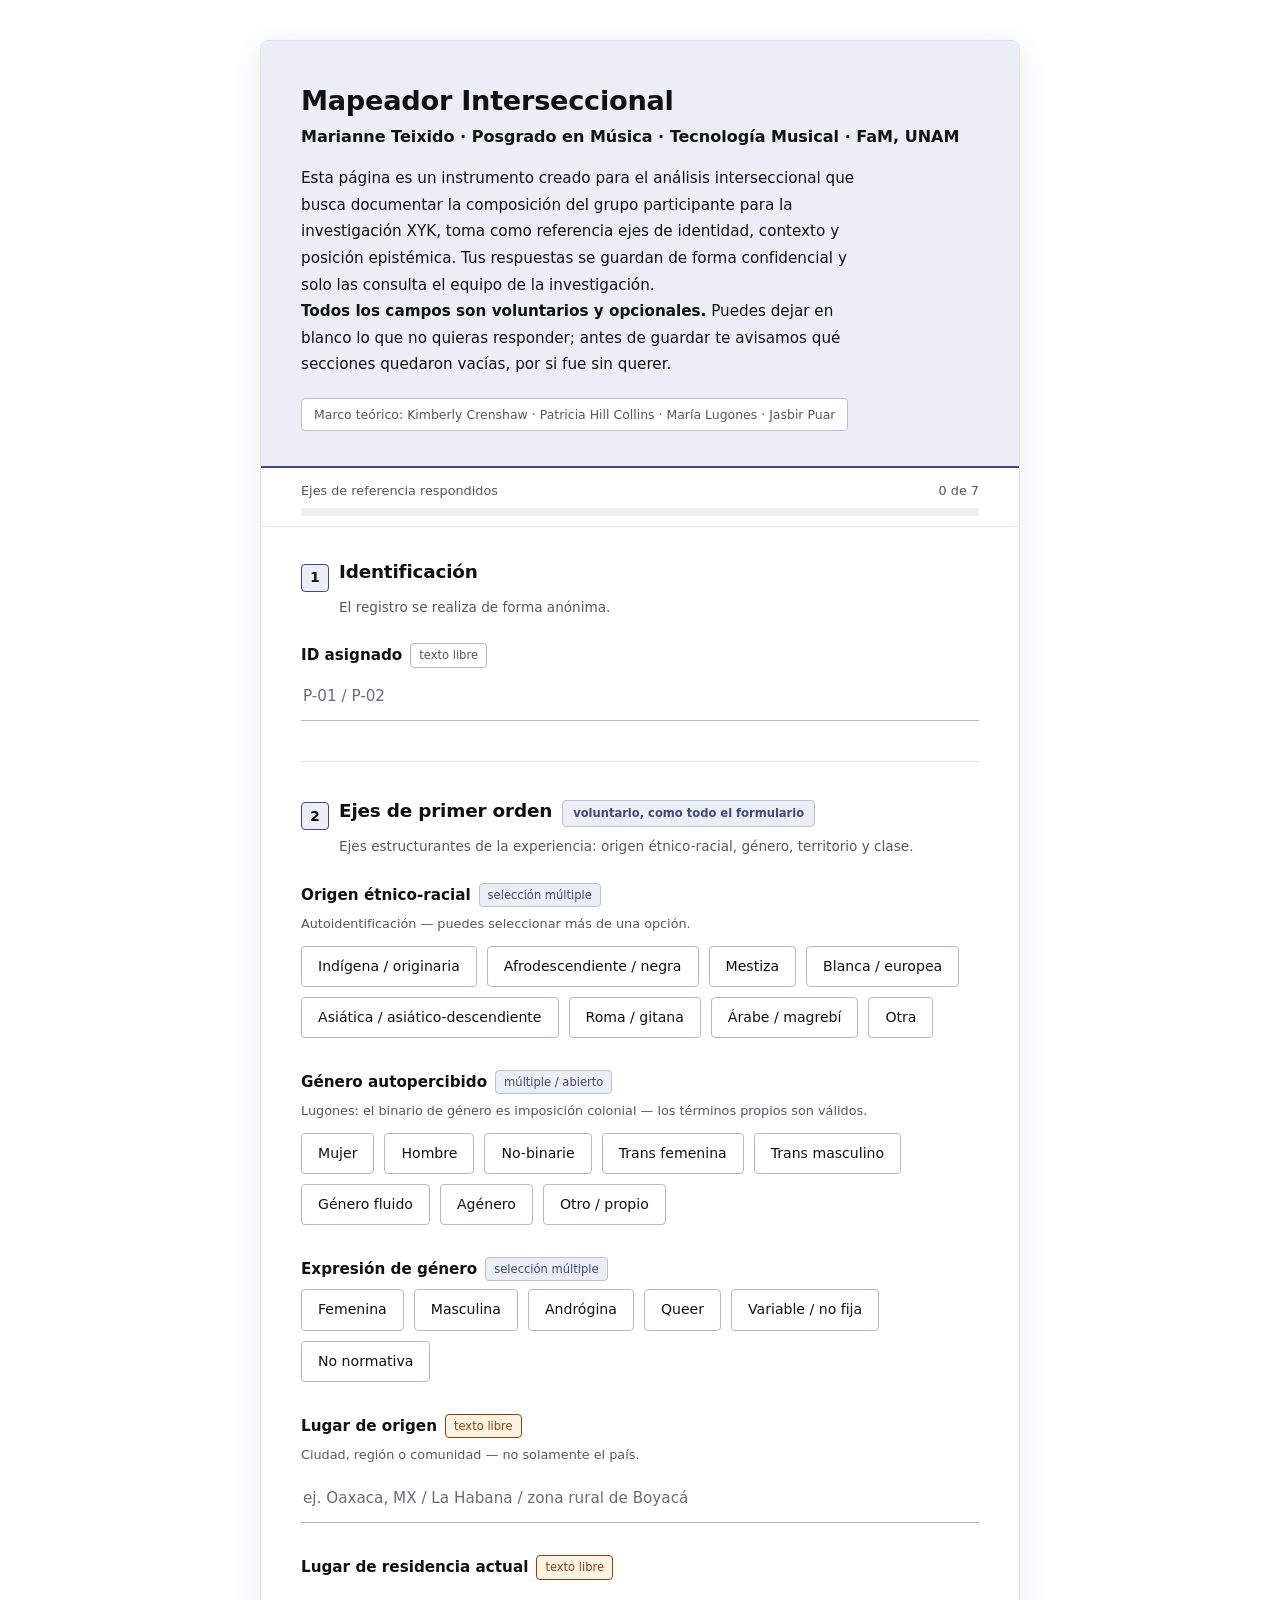
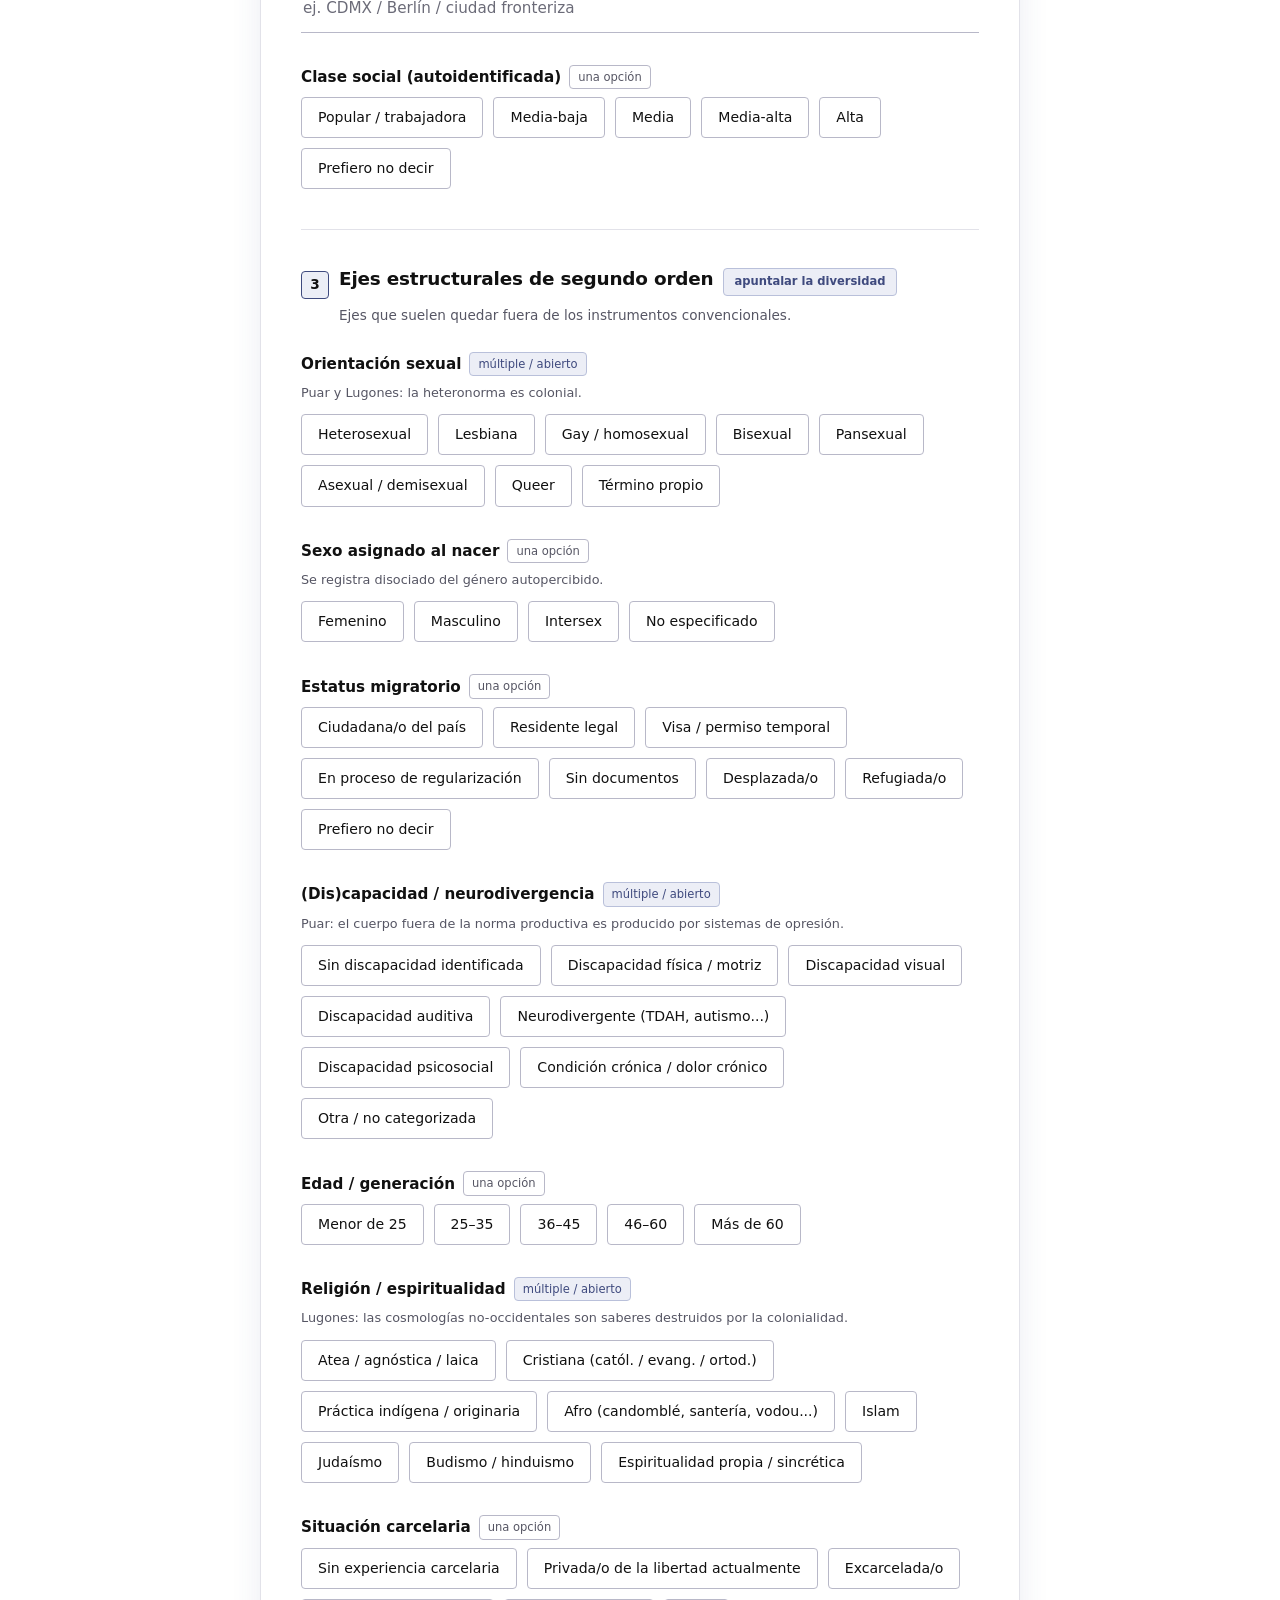
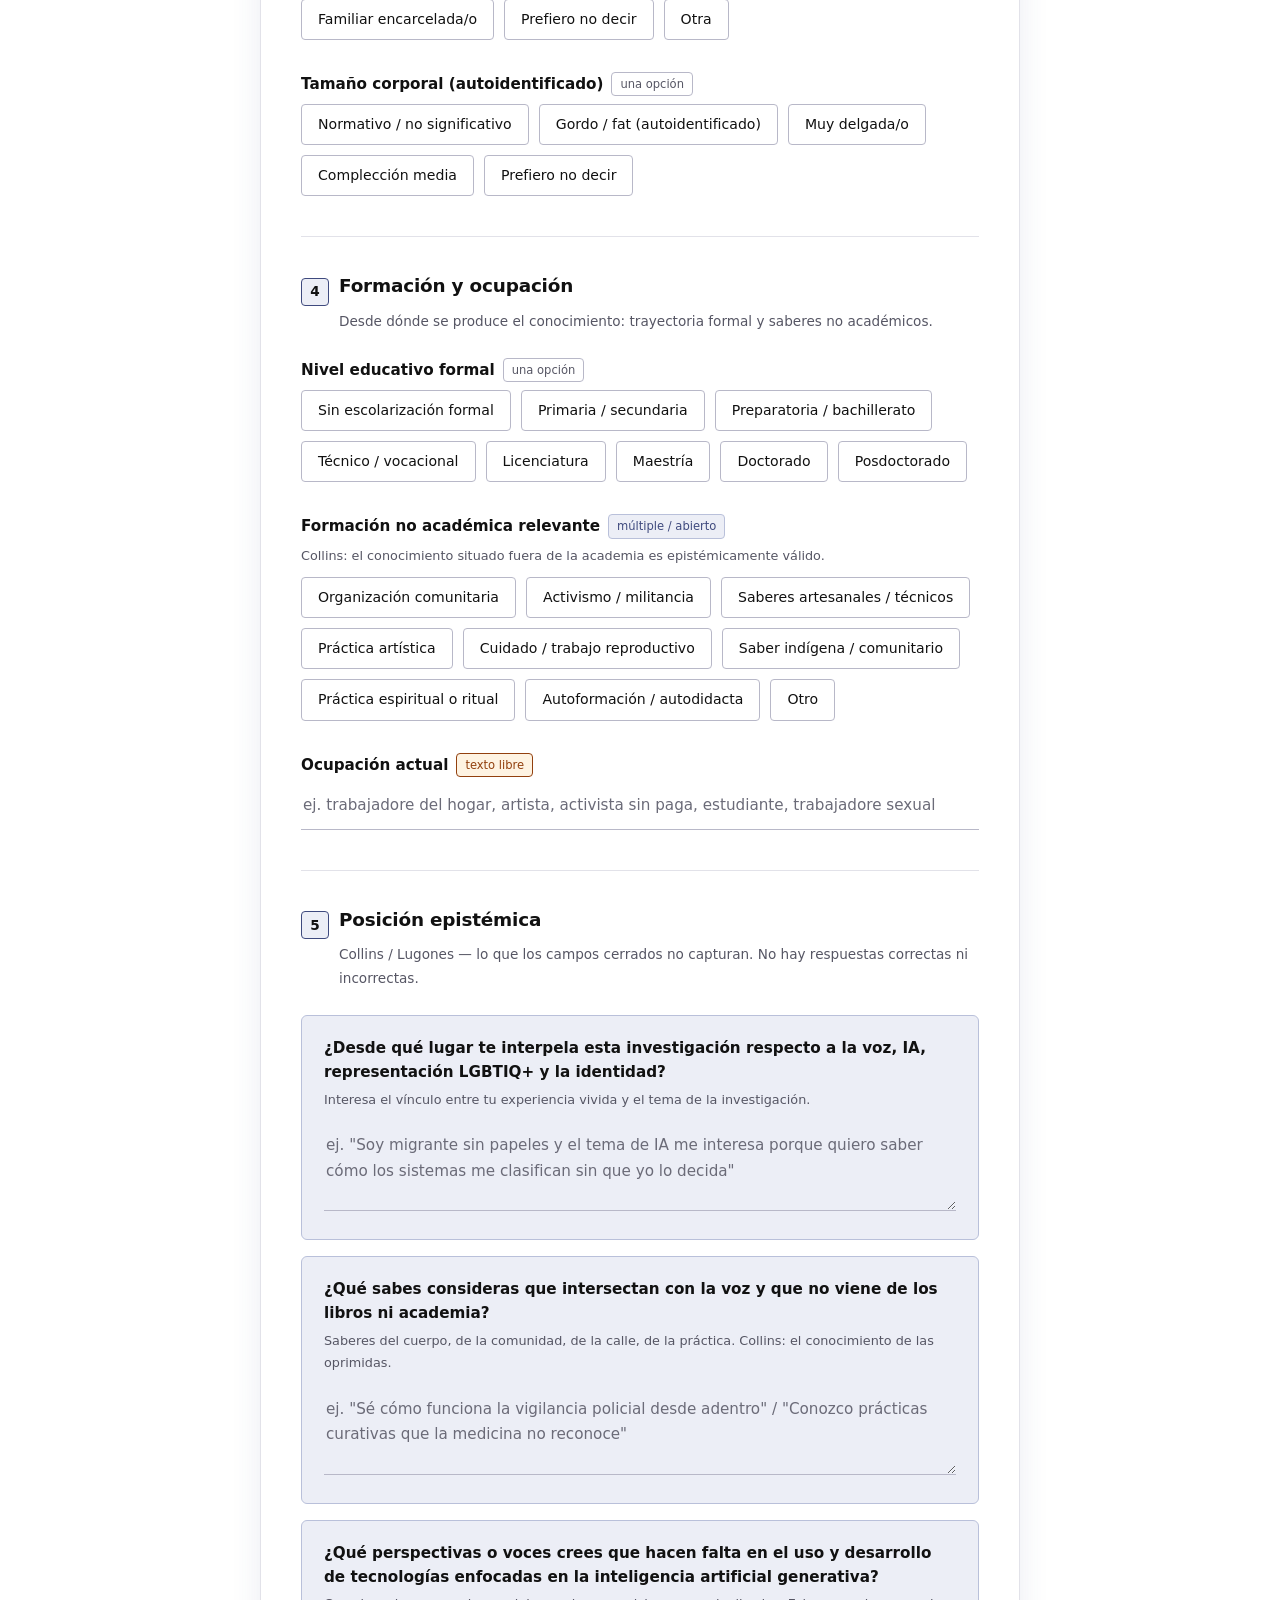
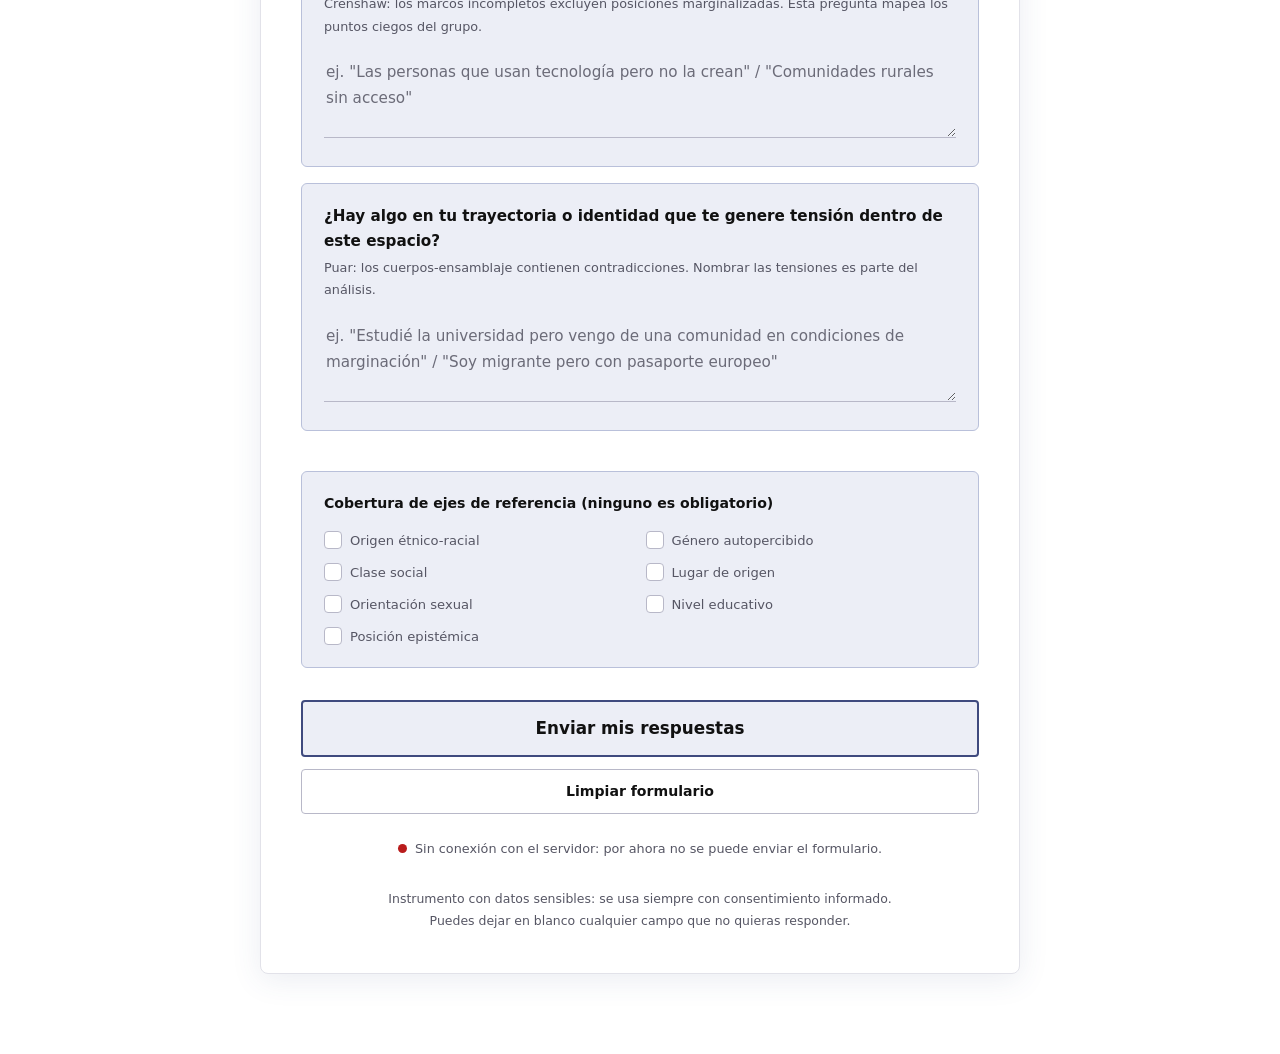
==== commit e0cce3c0: "update form" ====
--- a/docs/index.html
+++ b/docs/index.html
@@ -343,7 +343,7 @@
           </div>
 
           <div class="ep-block">
-            <label for="ep-falta">¿Qué perspectivas o voces faltan normalmente en estas conversaciones?</label>
+            <label for="ep-falta">¿Qué perspectivas o voces crees que hacen falta en el uso y desarrollo de tecnologías enfocadas en la inteligencia artificial generativa?</label>
             <span>Crenshaw: los marcos incompletos excluyen posiciones marginalizadas. Esta pregunta mapea los puntos ciegos del grupo.</span>
             <textarea id="ep-falta" placeholder='ej. "Las personas que usan tecnología pero no la crean" / "Comunidades rurales sin acceso"'></textarea>
           </div>
